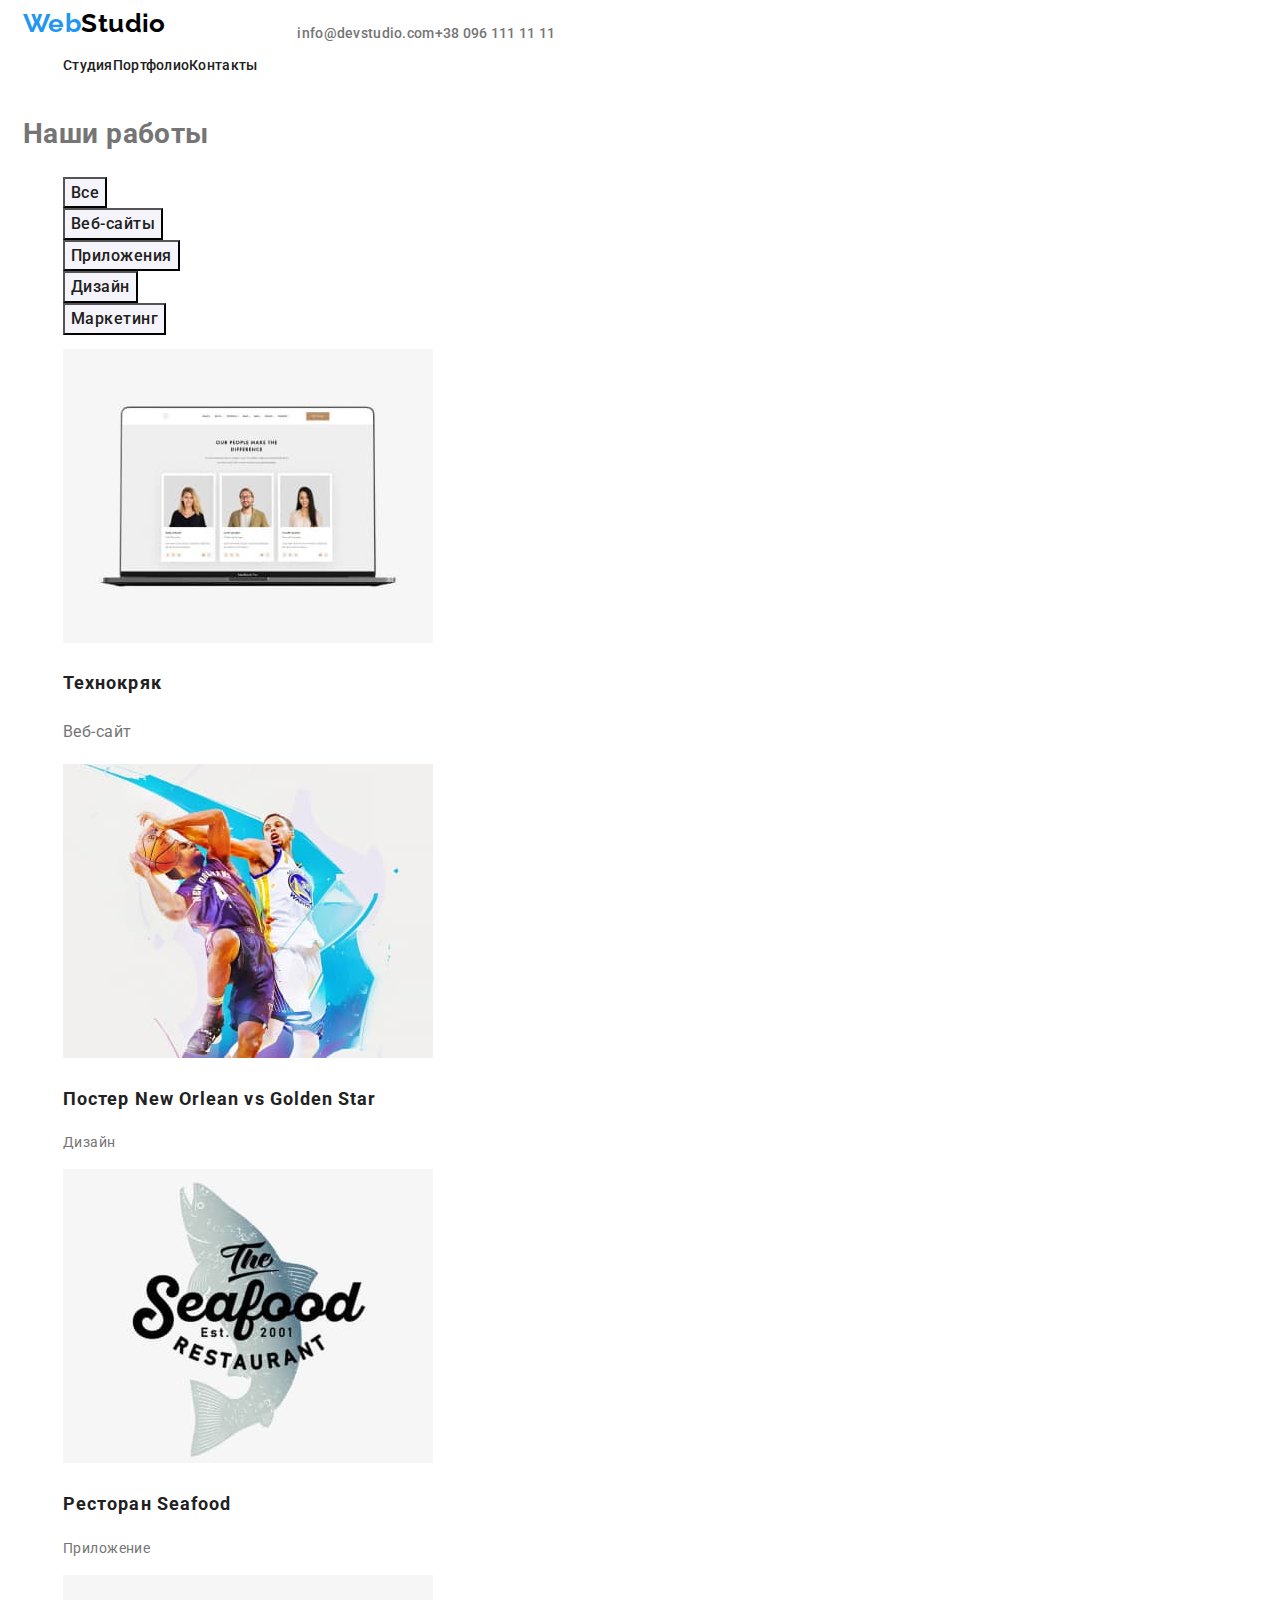
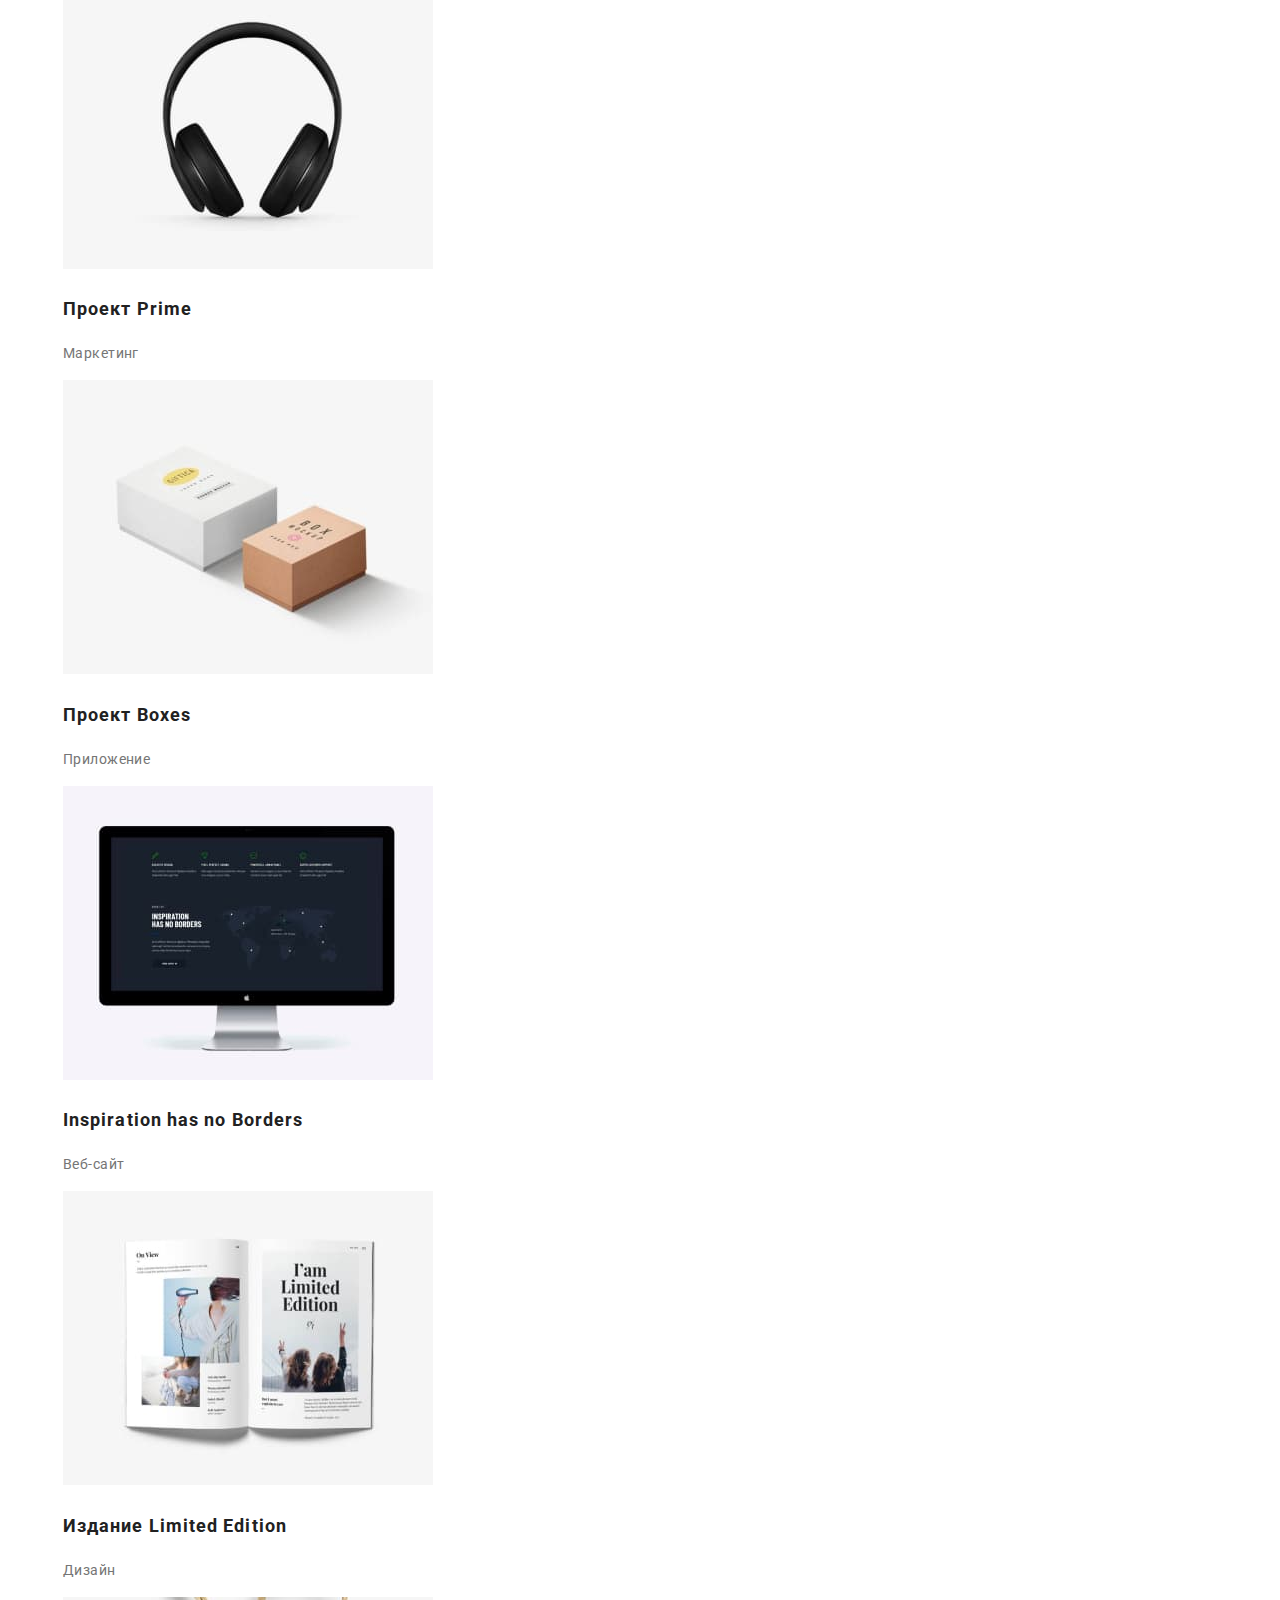
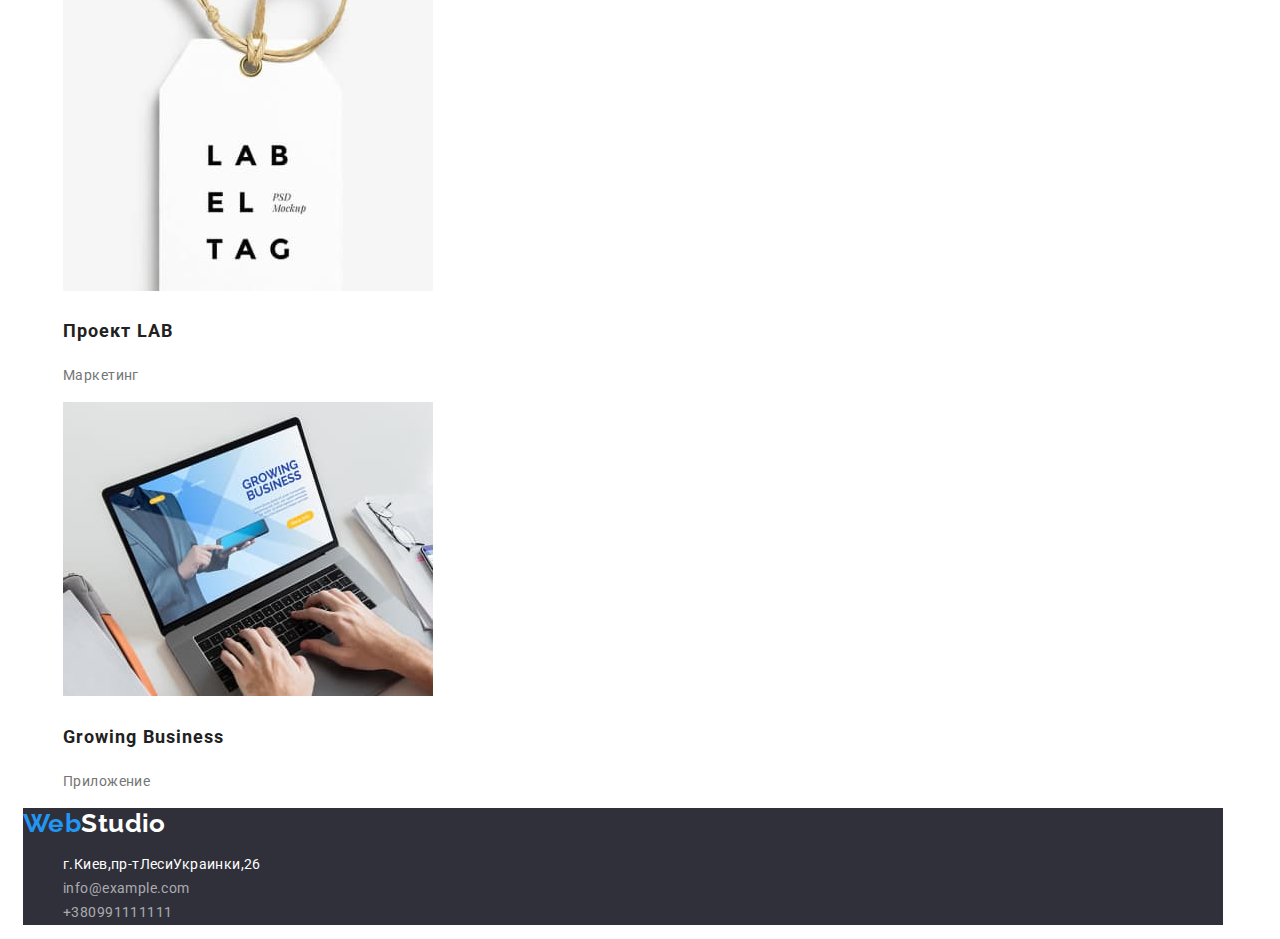
==== portfolio.html @ 0a534595 "Начинает разметку хедера" ====
<!DOCTYPE html>
<html lang="ru">
<head>
    <meta charset="UTF-8">
    <meta http-equiv="X-UA-Compatible" content="IE=edge">
    <meta name="viewport" content="width=device-width, initial-scale=1.0">
    <title>Document</title>
    <link rel="preconnect" href="https://fonts.googleapis.com">
<link rel="preconnect" href="https://fonts.gstatic.com" crossorigin>
<link href="https://fonts.googleapis.com/css2?family=Raleway:wght@700&family=Roboto:wght@400;500;700;900&display=swap" rel="stylesheet">
   <link rel="stylesheet" href="https://github.com/sindresorhus/modern-normalize/blob/main/modern-normalize.css">
<link rel="stylesheet" href="./css/styles.css">
</head>
<body>
   
   <header class="page-header">
       <nav>
       <a href="" class="logo">
        <span class="logo2">Web</span>Studio
       </a>
      <ul class="site-nav">
          <li><a href="./index.html">Студия</a></li>
          <li><a href="./portfolio.html">Портфолио</a></li>
          <li><a href="">Контакты</a></li>
      </ul>
       </nav>
      <ul class="connection" >
          <li><a href="" class="connection-email" >info@devstudio.com</a></li>
          <li><a href="" class="connection-tel">+38 096 111 11 11</a></li>
      </ul>
   </header> 
<main>
    <section>
    <h1>Наши работы</h1>
    <ul class="filter">
        <li><button type="button" class="filter-button">Все</button></li>
        <li><button type="button" class="filter-button">Веб-сайты</button></li>
        <li><button type="button" class="filter-button">Приложения</button></li>
        <li><button type="button" class="filter-button">Дизайн</button></li>
        <li><button type="button" class="filter-button">Маркетинг</button></li>
    </ul>
    <ul>
        <li class="item">
            <img src="./images/Технокряк.jpg" alt="Изображение сайта на ноутбуке" width="370">
            <h2 class="item-list">Технокряк</h2>
            <p class="item-text">Веб-сайт</p>
        </li>
        <li>
            <img src="./images/постер.jpg" alt="Игра в баскетбол" width="370">
            <h2 class="item-list">Постер New Orlean vs Golden Star</h2>
            <p>Дизайн</p>
        </li>
        <li>
            <img src="./images/ресторан.jpg" alt="Логотип ресторана" width="370">
            <h2 class="item-list">Ресторан Seafood</h2>
            <p>Приложение</p>
        </li>
        <li>
            <img src="./images/проектпрайм1.jpg" alt="Наушники" width="370">
            <h2 class="item-list">Проект Prime</h2>
            <p>Маркетинг</p>
        </li>
        <li>
            <img src="./images/проектбоксес.jpg" alt="Упаковочные коробки" width="370">
            <h2 class="item-list">Проект Boxes</h2>
            <p>Приложение</p>
        </li>
        <li>
            <img src="./images/инспирейшн.jpg" alt="Изображен сайт на мониторе" width="370">
            <h2 class="item-list">Inspiration has no Borders</h2>
            <p>Веб-сайт</p>
        </li>
        <li>
            <img src="./images/издание.jpg" alt="Открытая книга" width="370">
            <h2 class="item-list">Издание Limited Edition</h2>
            <p>Дизайн</p>
        </li>
        <li>
            <img src="./images/проектлаб.jpg" alt="Ярлык" width="370">
            <h2 class="item-list">Проект LAB</h2>
            <p>Маркетинг</p>
        </li>
        <li>
            <img src="./images/грувин.jpg" alt="Парень печатает на ноутбуке" width="370">
            <h2 class="item-list">Growing Business</h2>
            <p>Приложение</p>
        </li>
    </ul>
</section>
</main>
<footer class="page-footer">
    <a href="" class="logo-footer">
        <span class="logo-footer2">Web</span>Studio
       </a>
  <address class="contacts">
        <ul class="list-contacts">
            <li><a href="" class="contacts-addres">г.Киев,пр-тЛесиУкраинки,26</a></li>
            <li><a href="mailto:info@example.com" class="contacts-mail">info@example.com</a></li>
            <li><a href="tel:+380991111111" class="contacts-tel">+380991111111</a></li>
        </ul>
    </address>
</footer>
</body>
</html>
---- css/styles.css ----
/*цвет заголовков #212121 */
/*цвет акцента #2196F3 */
/*цвет текста #757575 */
/* белый #FFFFFF */
/* темный фон #2F303A */
/* светлый фон #F5F4FA */

:root {
    --black: #212121 ;
    --accent-color: #2196F3;
    --text-color: #757575;
    --white: #FFFFFF;
    --dark-background: #2F303A;
    --light-background: #F5F4FA;
   
}
.list {
    padding: 0;
    margin: 0;
    list-style: none;
}
body {
   width: 1200px;
   padding-left: 15px;
   padding-right: 15px;

    background-color: #fff;
    color: #757575;
    font-family: Roboto, sans-serif;
    font-style:normal;
font-weight: 400;
font-size: 14px;
line-height: 1.7;
letter-spacing: 0.03em;
} 
.page-header {
    display: flex;
}
.container {
    margin-left: auto;
    margin-right: auto;
    width: 1200px;
    outline: 2px solid red;
    }
 .logo {
     color: black;
     font-family: Raleway, cursive, sans-serif;
     font-weight: 700;
     font-size: 26px;
line-height: 1.19;
text-decoration: none;
     }  
     .logo2  {
    color: #2196F3
   }
ul {
    list-style: none;
}

/* Site-nav */
.site-nav {
    display: flex;
}
.site-nav .item {
    display: block;
    padding-top: 32px;
    padding-bottom: 32px;
    background-color: rosybrown;
}
.site-nav .item + .item {
    margin-left: 50px;
  }
.site-nav a{
 color:var(--black); 
 font-weight: 500;
line-height: 1.14;
letter-spacing: 0.02em; 
text-decoration: none; 
}

.site-nav a:hover,
.site-nav a:focus {
   color: var(--accent-color);
}
.active-page {
    color: var(--accent-color);
}
/*Connection */
.connection {
    display: flex;
    }
.connection .item + .item {
    margin-left: 50px;
}
.connection a{
    font-family: Roboto;
font-weight: 500;
font-size: 14px;
line-height: 1.14;
letter-spacing: 0.02em;
color: var(--text-color);
text-decoration: none;
}
.connection a:hover, 
.connection a:focus {
    color: var(--accent-color);
}

/* Title */
.title {
    outline: 2px solid red;
    }
.main-title {
    margin-top: 0;
    margin-bottom: 41px;
    text-transform: uppercase;
    background-color: var(--dark-background);
    color: var(--white);
    font-weight: 900;
font-size: 44px;
line-height: 1.36;
letter-spacing: 0.06em;
text-align: center;
}
.button {
    display: inline-block;
    cursor: pointer;
    font-family: inherit;
    color: var(--white);
    background-color: var(--accent-color);
    font-weight: 700;
    border-radius: 4px;
    padding: 10px 32px;
    min-width: 200px;
font-size: 16px;
line-height: 1.88;
display: flex;
text-align: center;
letter-spacing: 0.06em;
}
/*Принципы*/ /*Чем мы занимаемся*/ 
.second-title {
  color: var(--black);
  font-weight: 700;
  font-size: 36px;
  line-height: 1.17;
  text-align: center;
  }
 .subtitle {
    text-transform: uppercase;
    color: var(--black);
    font-weight: 700;
    font-size: 14px;
    line-height: 1.14;
 }

/*Наша команда*/
 .title-people {
     color: var(--black);
    font-weight: 500;
    font-size: 16px;
line-height: 1.19;
text-align: center;
 }
 .text {
     color: var(--text-color);
        font-size: 16px;
    line-height: 1.18;
    text-align: center;
    }
/* Footer */
footer {
        background-color: var(--dark-background);
}
.logo-footer {
    color: white;
    font-family: Raleway, cursive, sans-serif;
    font-weight: 700;
    font-size: 26px;
line-height: 1.19;
text-decoration: none;
    }  
    .logo-footer2  {
   color: #2196F3
  }
  .contacts-addres {
    color: var(--white);
    text-decoration: none; 
    font-style: normal;
}
  
.contacts-mail, 
.contacts-tel {
   color: rgba(255, 255, 255, 0.6); 
   text-decoration: none; 
   font-style: normal;
}
  

/* ПОРТФОЛИО*/

.filter-button {
font-family: Roboto;   
 cursor: pointer;
 color: var(--black);
 background: var(--light-background);
font-weight: 500;
font-size: 16px;
line-height: 1.6; 
text-align: center;
letter-spacing: 0.03em;
}
button:hover,
button:focus {
    color: var(--white);
    background: var(--accent-color);
}
.item-list {
color: var(--black);
    font-weight: 700;
font-size: 18px;
line-height: 2;
letter-spacing: 0.06em;
}
.item-text {
    color: var(--text-color);
    font-size: 16px;
line-height: 1.9;
}
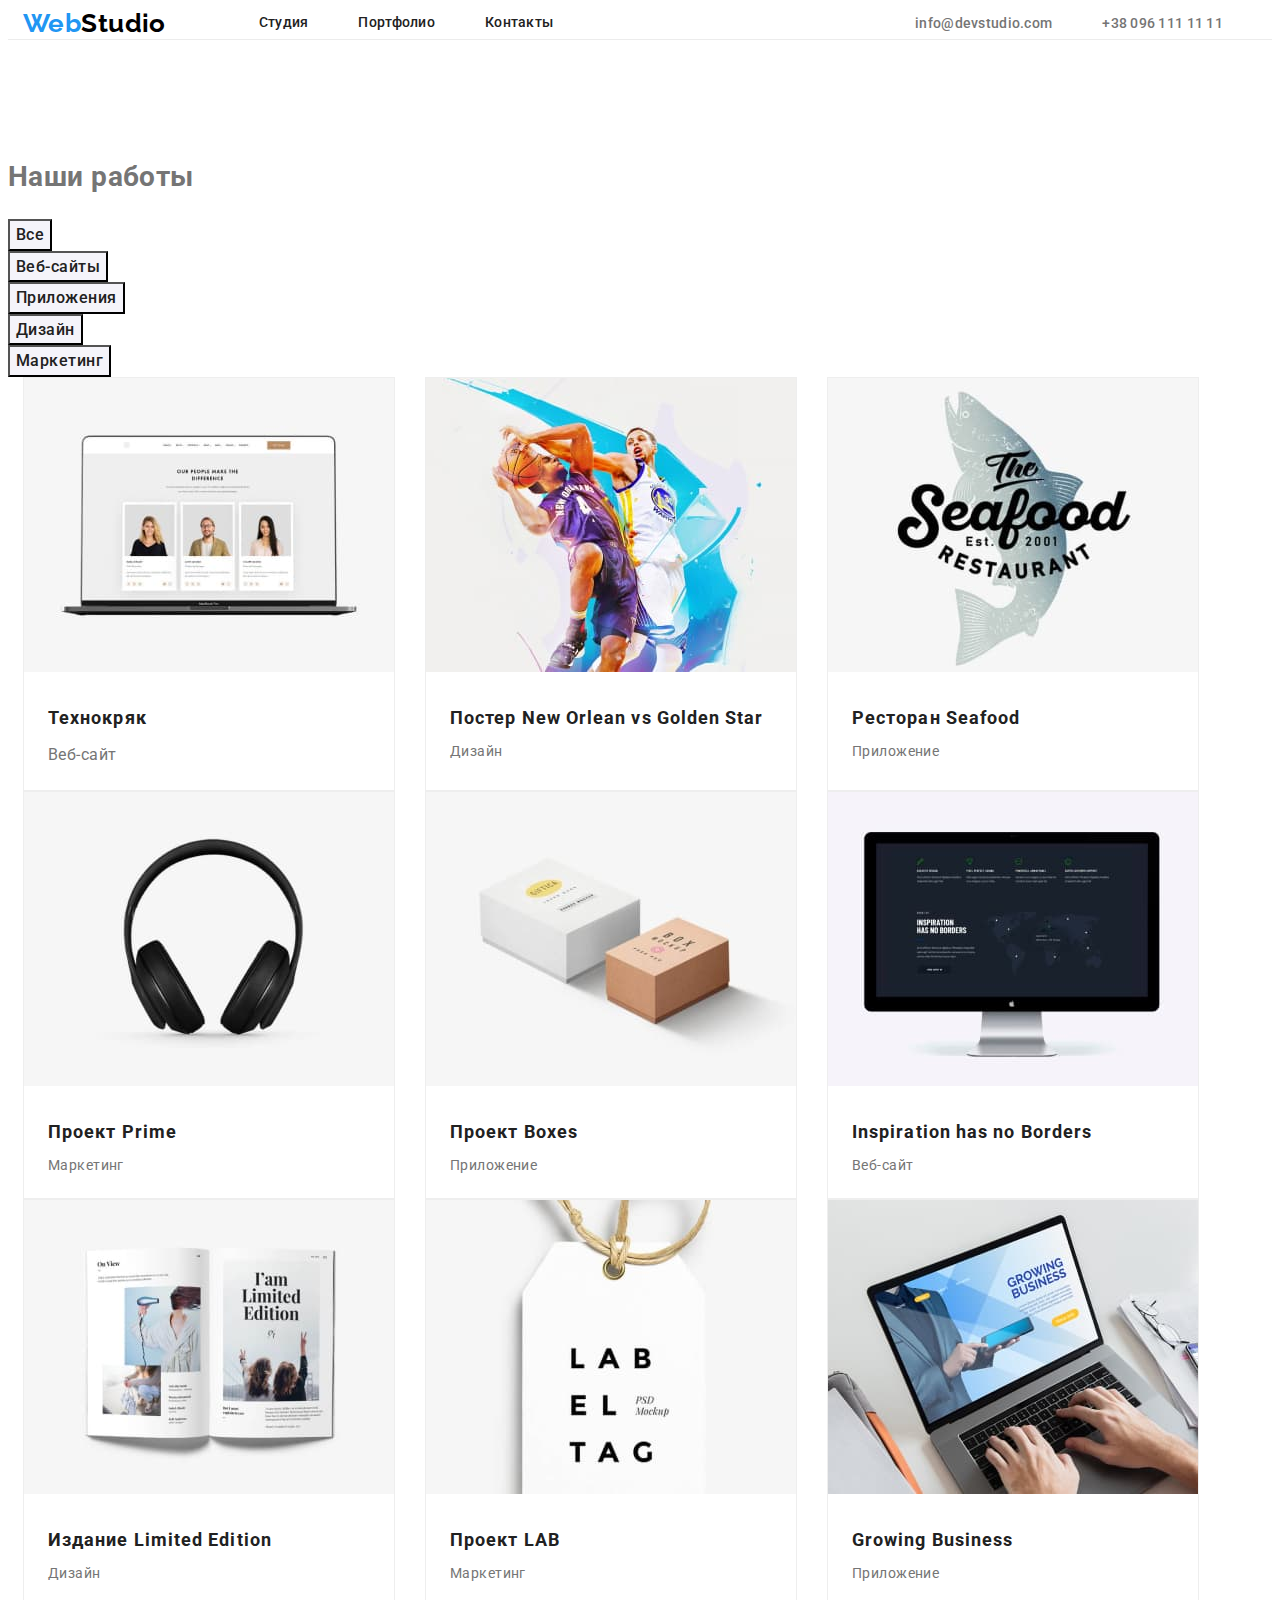
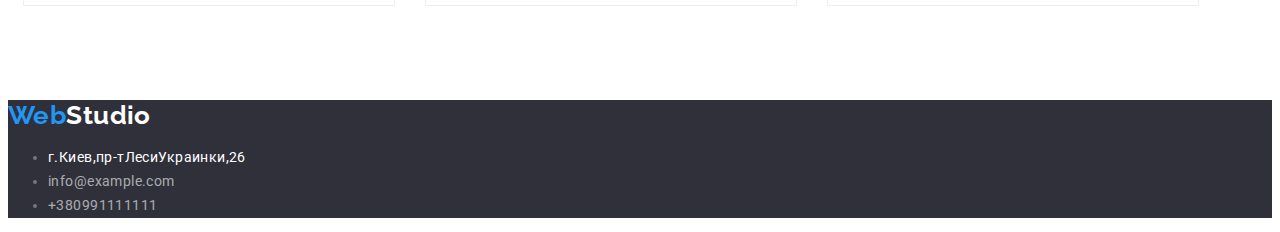
==== commit 4f9dbc07: "Вносит флексбоксы в хедер и портфолио" ====
--- a/portfolio.html
+++ b/portfolio.html
@@ -12,80 +12,83 @@
 <link rel="stylesheet" href="./css/styles.css">
 </head>
 <body>
-   
-   <header class="page-header">
-       <nav>
-       <a href="" class="logo">
-        <span class="logo2">Web</span>Studio
-       </a>
-      <ul class="site-nav">
-          <li><a href="./index.html">Студия</a></li>
-          <li><a href="./portfolio.html">Портфолио</a></li>
-          <li><a href="">Контакты</a></li>
-      </ul>
-       </nav>
-      <ul class="connection" >
-          <li><a href="" class="connection-email" >info@devstudio.com</a></li>
-          <li><a href="" class="connection-tel">+38 096 111 11 11</a></li>
-      </ul>
-   </header> 
+    <header class="page-header">
+        <div class="container main-nav">
+            <nav>
+                <a href="" class="logo">
+                 <span class="logo2">Web</span>Studio
+                </a>
+               <ul class="site-nav list">
+                   <li class="nav-item"><a href="./index.html">Студия</a></li>
+                   <li class="nav-item"><a href="./portfolio.html">Портфолио</a></li>
+                   <li class="nav-item"><a href="">Контакты</a></li>
+               </ul>
+            </nav>
+               <ul class="connection list">
+                   <li class="nav-item"><a href="" class="connection-email" >info@devstudio.com</a></li>
+                   <li class="nav-item"><a href="" class="connection-tel">+38 096 111 11 11</a></li>
+               </ul>
+        </div>
+    </header> 
 <main>
     <section>
     <h1>Наши работы</h1>
-    <ul class="filter">
+    <ul class="filter list">
         <li><button type="button" class="filter-button">Все</button></li>
         <li><button type="button" class="filter-button">Веб-сайты</button></li>
         <li><button type="button" class="filter-button">Приложения</button></li>
         <li><button type="button" class="filter-button">Дизайн</button></li>
         <li><button type="button" class="filter-button">Маркетинг</button></li>
     </ul>
-    <ul>
+    <div class="container">
+    <ul class="progect list">
         <li class="item">
-            <img src="./images/Технокряк.jpg" alt="Изображение сайта на ноутбуке" width="370">
+            <img src="./images/Технокряк.jpg" class="item-img" alt="Изображение сайта на ноутбуке" width="370">
             <h2 class="item-list">Технокряк</h2>
             <p class="item-text">Веб-сайт</p>
         </li>
-        <li>
-            <img src="./images/постер.jpg" alt="Игра в баскетбол" width="370">
+        <li class="item">
+            <img src="./images/постер.jpg" class="item-img" alt="Игра в баскетбол" width="370">
             <h2 class="item-list">Постер New Orlean vs Golden Star</h2>
             <p>Дизайн</p>
         </li>
-        <li>
-            <img src="./images/ресторан.jpg" alt="Логотип ресторана" width="370">
+        <li class="item">
+            <img src="./images/ресторан.jpg" class="item-img" alt="Логотип ресторана" width="370">
             <h2 class="item-list">Ресторан Seafood</h2>
             <p>Приложение</p>
         </li>
-        <li>
-            <img src="./images/проектпрайм1.jpg" alt="Наушники" width="370">
+        <li class="item">
+            <img src="./images/проектпрайм1.jpg" class="item-img" alt="Наушники" width="370">
             <h2 class="item-list">Проект Prime</h2>
             <p>Маркетинг</p>
         </li>
-        <li>
-            <img src="./images/проектбоксес.jpg" alt="Упаковочные коробки" width="370">
+        <li class="item">
+            <img src="./images/проектбоксес.jpg" class="item-img" alt="Упаковочные коробки" width="370">
             <h2 class="item-list">Проект Boxes</h2>
             <p>Приложение</p>
         </li>
-        <li>
-            <img src="./images/инспирейшн.jpg" alt="Изображен сайт на мониторе" width="370">
+        <li class="item">
+            <img src="./images/инспирейшн.jpg" class="item-img" alt="Изображен сайт на мониторе" width="370">
             <h2 class="item-list">Inspiration has no Borders</h2>
             <p>Веб-сайт</p>
         </li>
-        <li>
-            <img src="./images/издание.jpg" alt="Открытая книга" width="370">
+        <li class="item">
+            <img src="./images/издание.jpg" class="item-img" alt="Открытая книга" width="370">
             <h2 class="item-list">Издание Limited Edition</h2>
             <p>Дизайн</p>
         </li>
-        <li>
-            <img src="./images/проектлаб.jpg" alt="Ярлык" width="370">
+        <li class="item">
+            <img src="./images/проектлаб.jpg" class="item-img" alt="Ярлык" width="370">
             <h2 class="item-list">Проект LAB</h2>
             <p>Маркетинг</p>
         </li>
-        <li>
-            <img src="./images/грувин.jpg" alt="Парень печатает на ноутбуке" width="370">
+        <li class="item">
+            <img src="./images/грувин.jpg" class="item-img" alt="Парень печатает на ноутбуке" width="370">
             <h2 class="item-list">Growing Business</h2>
             <p>Приложение</p>
         </li>
     </ul>
+</div>
 </section>
 </main>
 <footer class="page-footer">
--- a/css/styles.css
+++ b/css/styles.css
@@ -20,10 +20,6 @@
     list-style: none;
 }
 body {
-   width: 1200px;
-   padding-left: 15px;
-   padding-right: 15px;
-
     background-color: #fff;
     color: #757575;
     font-family: Roboto, sans-serif;
@@ -33,14 +29,21 @@
 line-height: 1.7;
 letter-spacing: 0.03em;
 } 
+section {
+    padding-top: 94px;
+    padding-bottom: 94px;
+}
 .page-header {
-    display: flex;
+    border-bottom:1px solid rgba(236, 236, 236, 1);
 }
 .container {
-    margin-left: auto;
-    margin-right: auto;
     width: 1200px;
-    outline: 2px solid red;
+    padding-left: 15px;
+    padding-right: 15px;
+    margin-left: 0;
+    margin-right: 0;
+   
+   /*background-color: yellow;*/
     }
  .logo {
      color: black;
@@ -53,25 +56,31 @@
      .logo2  {
     color: #2196F3
    }
-ul {
-    list-style: none;
-}
-
+/*Main-nav*/
+.main-nav {
+    display: flex;
+    align-items: center;
+    }
 /* Site-nav */
 .site-nav {
     display: flex;
+    margin-left: 93px;
+}
+nav {
+    display: flex;
+    align-items: center;
 }
 .site-nav .item {
-    display: block;
+    display: flex;
     padding-top: 32px;
     padding-bottom: 32px;
-    background-color: rosybrown;
-}
-.site-nav .item + .item {
+    }
+.site-nav .nav-item + .nav-item {
     margin-left: 50px;
   }
 .site-nav a{
- color:var(--black); 
+    display: flex;
+    color:var(--black); 
  font-weight: 500;
 line-height: 1.14;
 letter-spacing: 0.02em; 
@@ -88,8 +97,9 @@
 /*Connection */
 .connection {
     display: flex;
-    }
-.connection .item + .item {
+    margin-left: auto;
+    }
+.connection .nav-item + .nav-item {
     margin-left: 50px;
 }
 .connection a{
@@ -108,7 +118,11 @@
 
 /* Title */
 .title {
-    outline: 2px solid red;
+   
+    }
+.hero {
+   text-align: center;
+background-color: var(--dark-background);
     }
 .main-title {
     margin-top: 0;
@@ -120,7 +134,7 @@
 font-size: 44px;
 line-height: 1.36;
 letter-spacing: 0.06em;
-text-align: center;
+
 }
 .button {
     display: inline-block;
@@ -139,13 +153,25 @@
 letter-spacing: 0.06em;
 }
 /*Принципы*/ /*Чем мы занимаемся*/ 
+ p {
+    margin-top: 0;
+    margin-bottom: 0;
+   }
+
+h3 {
+    margin-top: 0;
+    margin-bottom: 0px;
+    padding-bottom: 10px;
+  }
 .second-title {
+    padding-bottom: 50px;
   color: var(--black);
   font-weight: 700;
   font-size: 36px;
   line-height: 1.17;
   text-align: center;
   }
+  
  .subtitle {
     text-transform: uppercase;
     color: var(--black);
@@ -153,8 +179,14 @@
     font-size: 14px;
     line-height: 1.14;
  }
+ .principlist {
+     display: flex;
+ }
 
 /*Наша команда*/
+.team {
+    background-color: var(--light-background);
+}
  .title-people {
      color: var(--black);
     font-weight: 500;
@@ -162,18 +194,27 @@
 line-height: 1.19;
 text-align: center;
  }
+ .foto {
+     margin-top: 0;
+     margin-bottom: 0px;
+     padding-bottom: 30px;
+ }
  .text {
-     color: var(--text-color);
+     margin-top: 0;
+     margin-bottom: 0px;
+    color: var(--text-color);
         font-size: 16px;
     line-height: 1.18;
     text-align: center;
     }
 /* Footer */
 footer {
+    
         background-color: var(--dark-background);
 }
 .logo-footer {
-    color: white;
+    margin-bottom: 20px;
+   color: white;
     font-family: Raleway, cursive, sans-serif;
     font-weight: 700;
     font-size: 26px;
@@ -188,14 +229,16 @@
     text-decoration: none; 
     font-style: normal;
 }
-  
-.contacts-mail, 
+ .contacts-mail, 
 .contacts-tel {
    color: rgba(255, 255, 255, 0.6); 
    text-decoration: none; 
    font-style: normal;
 }
-  
+.contacts-addres, .contacts-mail {
+    margin-top: 0;
+    margin-bottom: 9px;
+}
 
 /* ПОРТФОЛИО*/
 
@@ -215,8 +258,37 @@
     color: var(--white);
     background: var(--accent-color);
 }
+.progect {
+    display: flex;
+    flex-wrap: wrap;
+}
+.item {
+    padding: 0;
+    border: 1px solid rgba(238, 238, 238, 1);
+    width: 370px;
+    margin-right: 30px;
+}
+.item:nth-child(3n) {
+    margin-right: 0;
+}
+.item h2 {
+    padding-right: 24px;
+    padding-bottom: 4px;
+    padding-left: 24px;
+}
+.item p {
+    padding-right: 24px;
+    padding-bottom: 20px;
+    padding-left: 24px;
+   }
+.item-img {
+   padding-bottom: 20px;
+}
 .item-list {
-color: var(--black);
+    margin-top: 0;
+    margin-bottom: 0;
+    padding-bottom: 4px;
+    color: var(--black);
     font-weight: 700;
 font-size: 18px;
 line-height: 2;
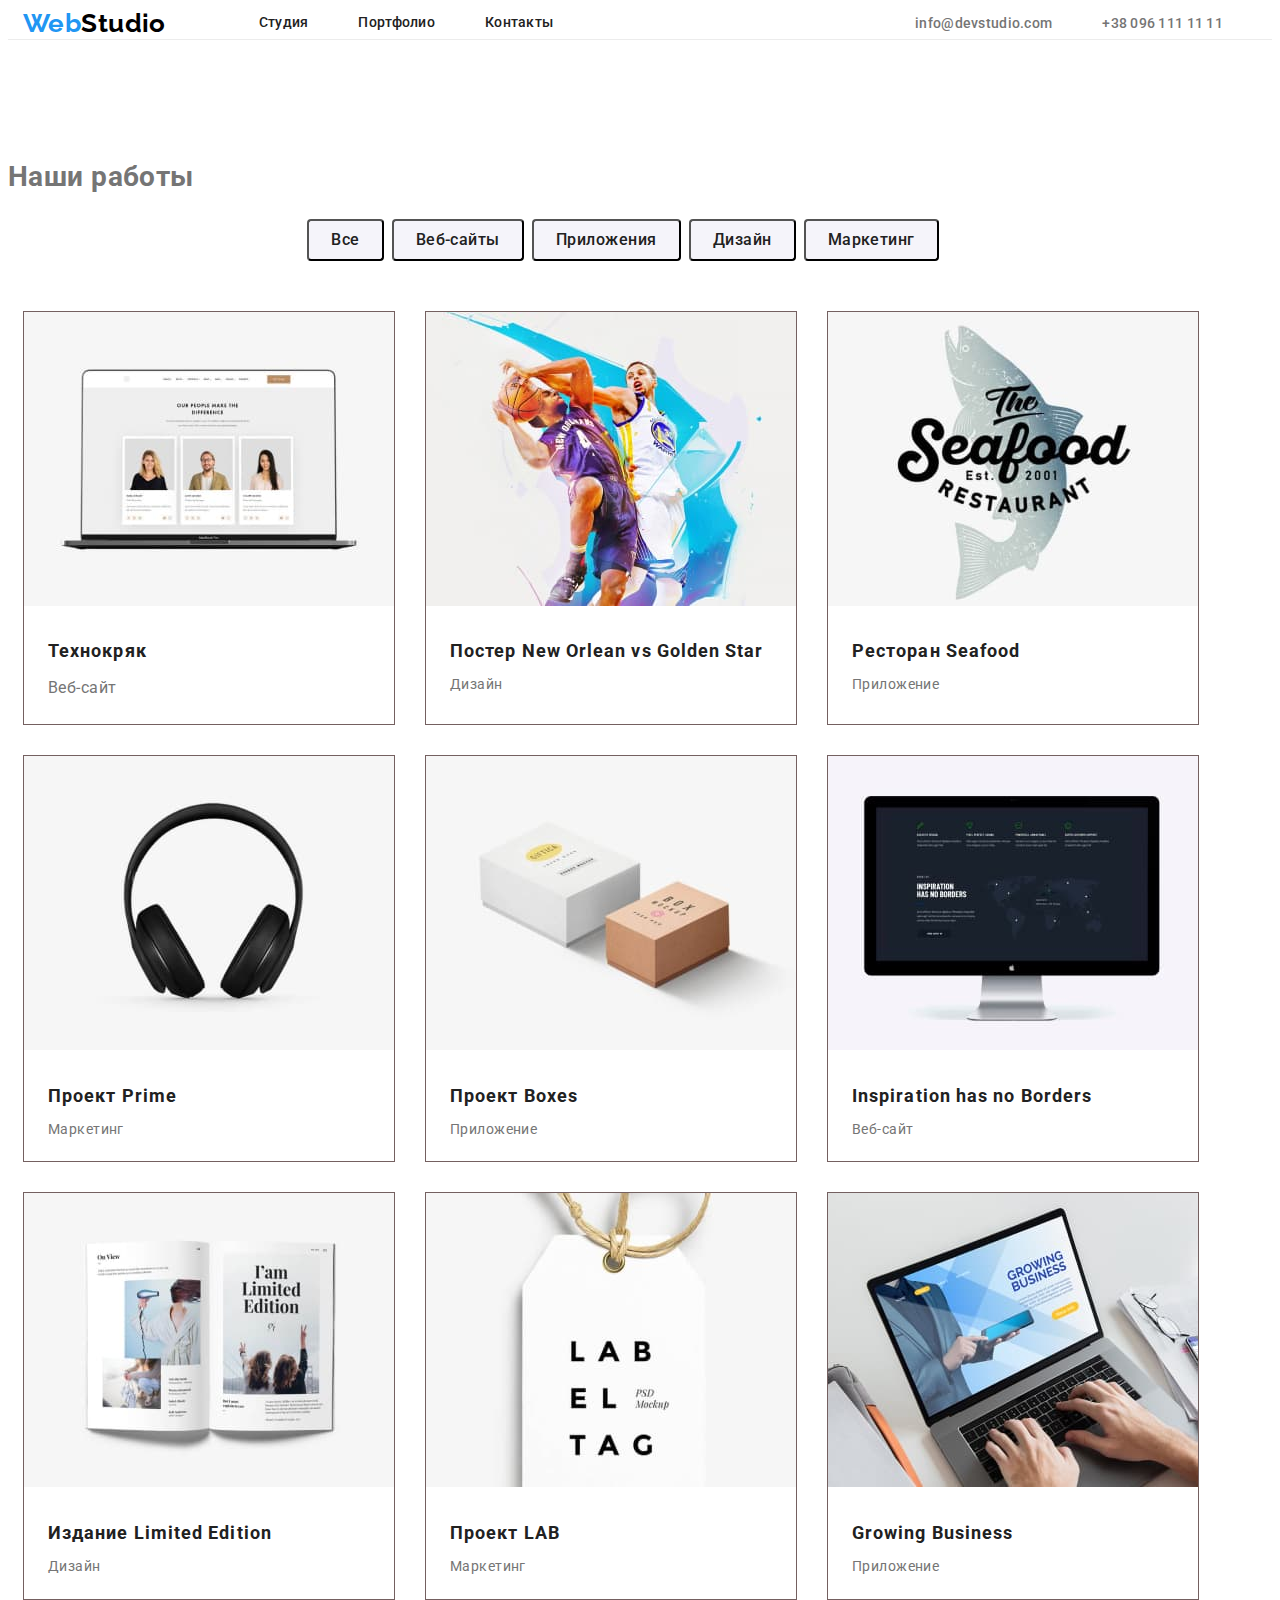
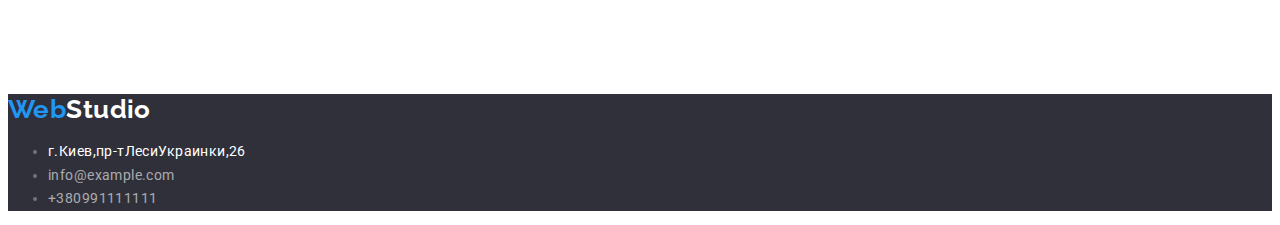
==== commit a013f5ac: "Делает флексбоксы на Портфолио" ====
--- a/portfolio.html
+++ b/portfolio.html
@@ -33,13 +33,15 @@
 <main>
     <section>
     <h1>Наши работы</h1>
+    <div class="container">
     <ul class="filter list">
-        <li><button type="button" class="filter-button">Все</button></li>
-        <li><button type="button" class="filter-button">Веб-сайты</button></li>
-        <li><button type="button" class="filter-button">Приложения</button></li>
-        <li><button type="button" class="filter-button">Дизайн</button></li>
-        <li><button type="button" class="filter-button">Маркетинг</button></li>
+        <li class="filter-block"><button type="button" class="filter-button">Все</button></li>
+        <li class="filter-block"><button type="button" class="filter-button">Веб-сайты</button></li>
+        <li class="filter-block"><button type="button" class="filter-button">Приложения</button></li>
+        <li class="filter-block"><button type="button" class="filter-button">Дизайн</button></li>
+        <li class="filter-block"><button type="button" class="filter-button">Маркетинг</button></li>
     </ul>
+</div>
     <div class="container">
     <ul class="progect list">
         <li class="item">
@@ -92,7 +94,7 @@
 </section>
 </main>
 <footer class="page-footer">
-    <a href="" class="logo-footer">
+    <a href="" class="logo-footer ">
         <span class="logo-footer2">Web</span>Studio
        </a>
   <address class="contacts">
--- a/css/styles.css
+++ b/css/styles.css
@@ -242,7 +242,18 @@
 
 /* ПОРТФОЛИО*/
 
+.filter {
+    display: flex;
+    justify-content: center;
+    margin-bottom: 50px;
+    }
+.filter .filter-block + .filter-block {
+        margin-left: 8px;
+      }
 .filter-button {
+padding: 6px 22px;
+border-radius: 4px;
+
 font-family: Roboto;   
  cursor: pointer;
  color: var(--black);
@@ -264,12 +275,17 @@
 }
 .item {
     padding: 0;
-    border: 1px solid rgba(238, 238, 238, 1);
+    border: 1px solid rgb(116, 96, 96);
     width: 370px;
     margin-right: 30px;
-}
+    margin-bottom: 30px;
+    }
+
 .item:nth-child(3n) {
     margin-right: 0;
+}
+.item:nth-last-child(-n+3) {
+    margin-bottom: 0;
 }
 .item h2 {
     padding-right: 24px;
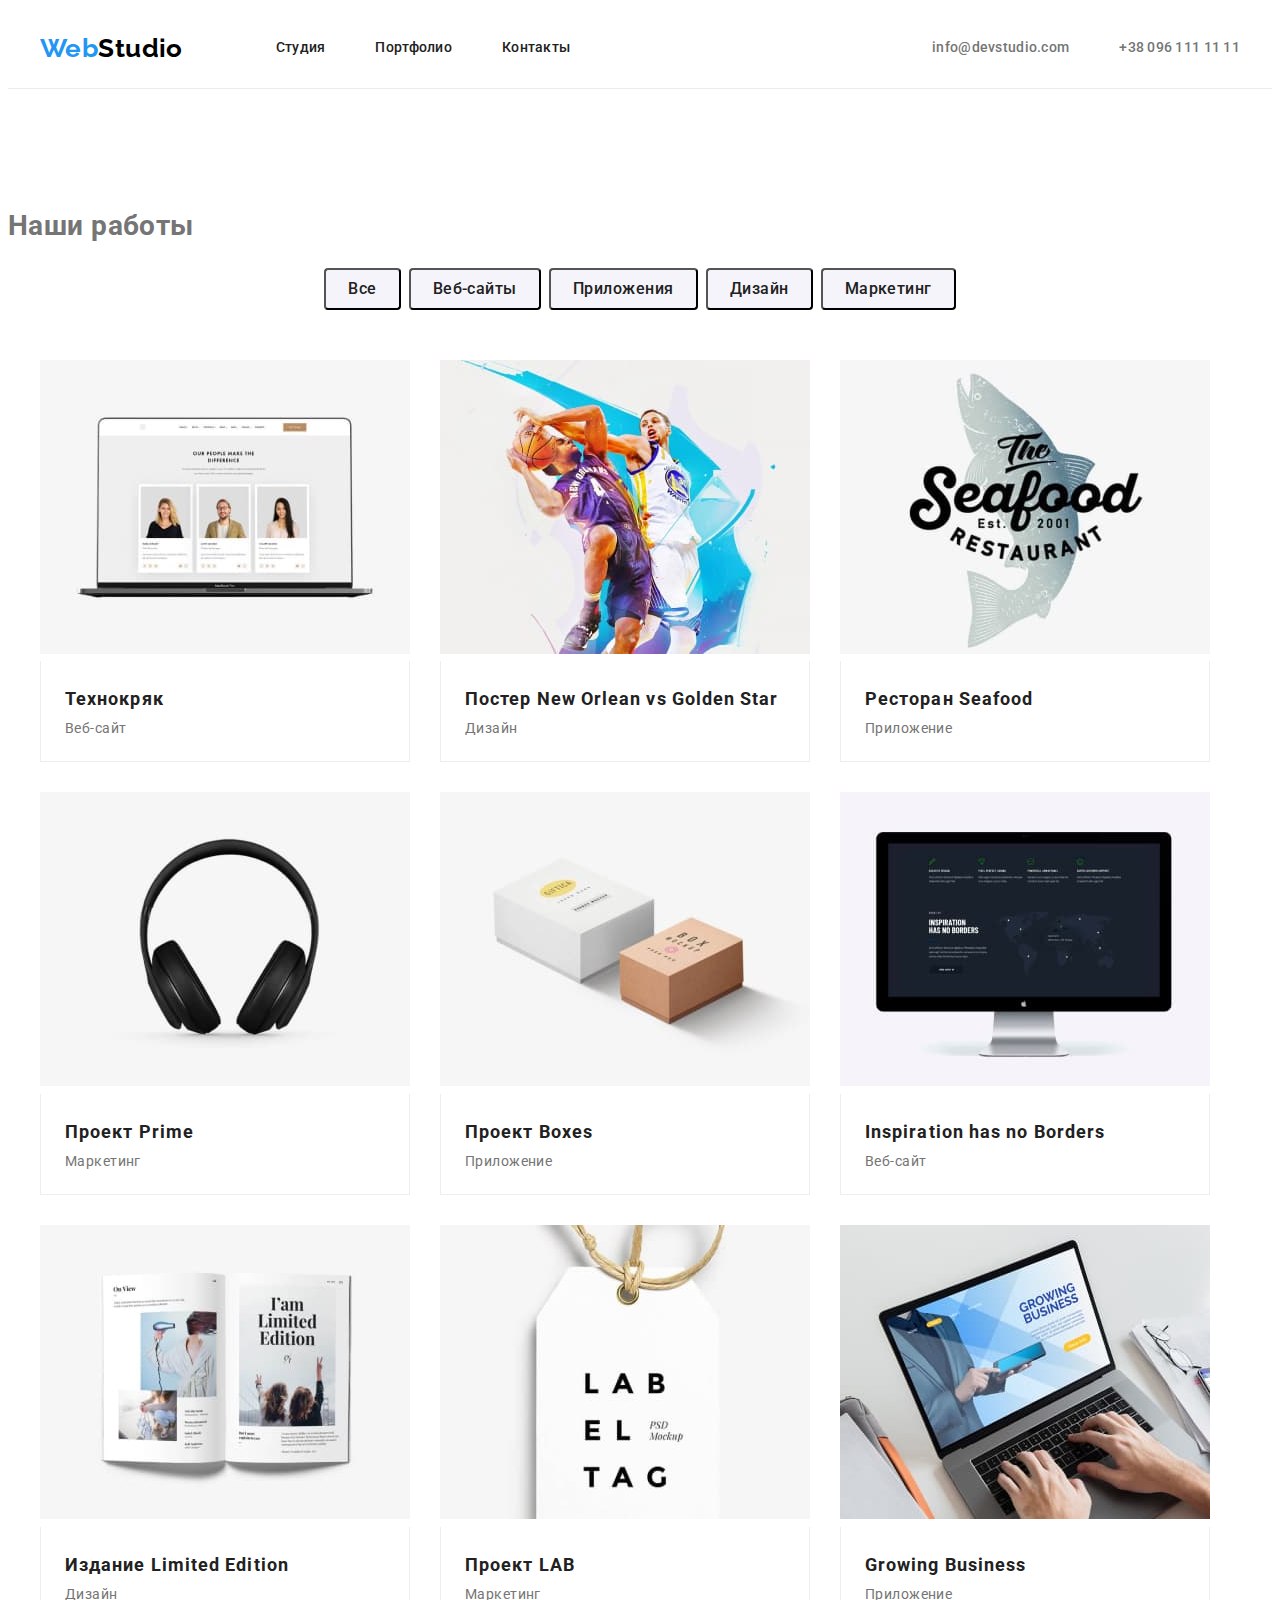
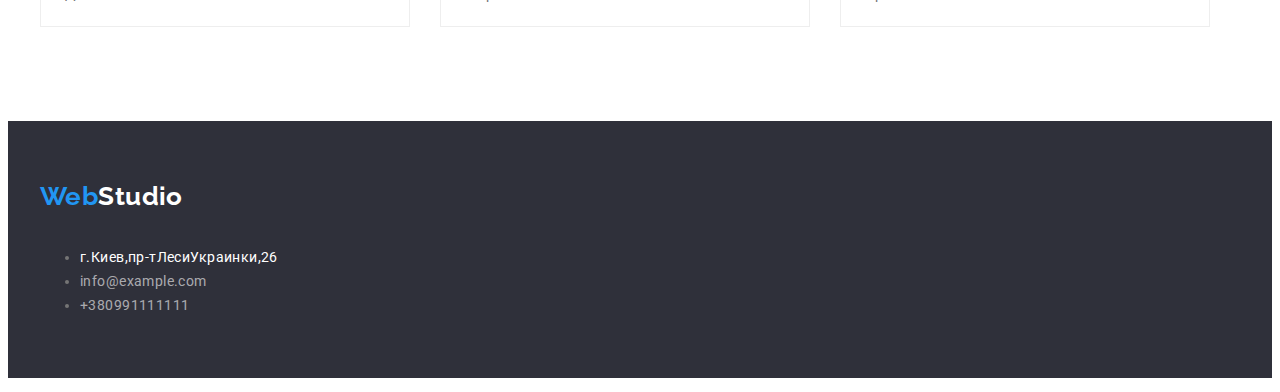
==== commit 3324d461: "Исправляет ошибки после первой проверки" ====
--- a/portfolio.html
+++ b/portfolio.html
@@ -46,54 +46,73 @@
     <ul class="progect list">
         <li class="item">
             <img src="./images/Технокряк.jpg" class="item-img" alt="Изображение сайта на ноутбуке" width="370">
+        <div class="item-border">
             <h2 class="item-list">Технокряк</h2>
-            <p class="item-text">Веб-сайт</p>
+            <p>Веб-сайт</p>
+        </div>
         </li>
         <li class="item">
             <img src="./images/постер.jpg" class="item-img" alt="Игра в баскетбол" width="370">
+        <div class="item-border">
             <h2 class="item-list">Постер New Orlean vs Golden Star</h2>
             <p>Дизайн</p>
+        </div>    
         </li>
         <li class="item">
             <img src="./images/ресторан.jpg" class="item-img" alt="Логотип ресторана" width="370">
+        <div class="item-border">
             <h2 class="item-list">Ресторан Seafood</h2>
             <p>Приложение</p>
+        </div>
         </li>
         <li class="item">
             <img src="./images/проектпрайм1.jpg" class="item-img" alt="Наушники" width="370">
+        <div class="item-border">
             <h2 class="item-list">Проект Prime</h2>
             <p>Маркетинг</p>
+        </div>
         </li>
         <li class="item">
             <img src="./images/проектбоксес.jpg" class="item-img" alt="Упаковочные коробки" width="370">
+        <div class="item-border">
             <h2 class="item-list">Проект Boxes</h2>
             <p>Приложение</p>
+        </div>
         </li>
         <li class="item">
             <img src="./images/инспирейшн.jpg" class="item-img" alt="Изображен сайт на мониторе" width="370">
+        <div class="item-border">    
             <h2 class="item-list">Inspiration has no Borders</h2>
             <p>Веб-сайт</p>
+        </div>
         </li>
         <li class="item">
             <img src="./images/издание.jpg" class="item-img" alt="Открытая книга" width="370">
+        <div class="item-border">    
             <h2 class="item-list">Издание Limited Edition</h2>
             <p>Дизайн</p>
+        </div>
         </li>
         <li class="item">
             <img src="./images/проектлаб.jpg" class="item-img" alt="Ярлык" width="370">
+        <div class="item-border">
             <h2 class="item-list">Проект LAB</h2>
             <p>Маркетинг</p>
+        </div>
         </li>
         <li class="item">
             <img src="./images/грувин.jpg" class="item-img" alt="Парень печатает на ноутбуке" width="370">
+        <div class="item-border">
             <h2 class="item-list">Growing Business</h2>
             <p>Приложение</p>
+        </div>
         </li>
     </ul>
 </div>
 </section>
 </main>
 <footer class="page-footer">
+    <div class="container">
     <a href="" class="logo-footer ">
         <span class="logo-footer2">Web</span>Studio
        </a>
@@ -104,6 +123,7 @@
             <li><a href="tel:+380991111111" class="contacts-tel">+380991111111</a></li>
         </ul>
     </address>
+</div>
 </footer>
 </body>
 </html>
--- a/css/styles.css
+++ b/css/styles.css
@@ -40,8 +40,8 @@
     width: 1200px;
     padding-left: 15px;
     padding-right: 15px;
-    margin-left: 0;
-    margin-right: 0;
+    margin-left: auto;
+    margin-right: auto;
    
    /*background-color: yellow;*/
     }
@@ -60,11 +60,14 @@
 .main-nav {
     display: flex;
     align-items: center;
+
     }
 /* Site-nav */
 .site-nav {
     display: flex;
     margin-left: 93px;
+    padding-top: 32px;
+    padding-bottom: 32px;
 }
 nav {
     display: flex;
@@ -123,10 +126,14 @@
 .hero {
    text-align: center;
 background-color: var(--dark-background);
+padding-top: 200px;
+padding-bottom: 200px;
     }
 .main-title {
     margin-top: 0;
-    margin-bottom: 41px;
+    margin-bottom: 0;
+    
+    padding-bottom: 30px;
     text-transform: uppercase;
     background-color: var(--dark-background);
     color: var(--white);
@@ -134,8 +141,8 @@
 font-size: 44px;
 line-height: 1.36;
 letter-spacing: 0.06em;
-
-}
+}
+
 .button {
     display: inline-block;
     cursor: pointer;
@@ -145,6 +152,8 @@
     font-weight: 700;
     border-radius: 4px;
     padding: 10px 32px;
+    margin-left: auto;
+    margin-right: auto;
     min-width: 200px;
 font-size: 16px;
 line-height: 1.88;
@@ -164,7 +173,7 @@
     padding-bottom: 10px;
   }
 .second-title {
-    padding-bottom: 50px;
+    margin-bottom: 50px;
   color: var(--black);
   font-weight: 700;
   font-size: 36px;
@@ -181,11 +190,29 @@
  }
  .principlist {
      display: flex;
- }
-
+     margin-left: 30px;
+    }
+.principlist-subtitle {
+    display: block;
+   }
+  .principlist .principlist-subtitle + .principlist-subtitle {
+    margin-left: 30px;
+   }
+.principlist .foto-list+.foto-list {
+    margin-left: 30px;
+}
 /*Наша команда*/
 .team {
     background-color: var(--light-background);
+}
+.team-list {
+    display: block;
+    }
+.principlist .team-list+.team-list {
+    margin-left: 30px;
+}
+.team {
+
 }
  .title-people {
      color: var(--black);
@@ -202,6 +229,7 @@
  .text {
      margin-top: 0;
      margin-bottom: 0px;
+     padding-bottom: 30px;
     color: var(--text-color);
         font-size: 16px;
     line-height: 1.18;
@@ -213,7 +241,9 @@
         background-color: var(--dark-background);
 }
 .logo-footer {
-    margin-bottom: 20px;
+    display: block;
+   padding-top: 60px;
+   padding-bottom: 20px;
    color: white;
     font-family: Raleway, cursive, sans-serif;
     font-weight: 700;
@@ -235,11 +265,10 @@
    text-decoration: none; 
    font-style: normal;
 }
-.contacts-addres, .contacts-mail {
-    margin-top: 0;
-    margin-bottom: 9px;
-}
-
+
+.list-contacts { 
+   padding-bottom: 60px; 
+}
 /* ПОРТФОЛИО*/
 
 .filter {
@@ -274,13 +303,18 @@
     flex-wrap: wrap;
 }
 .item {
-    padding: 0;
-    border: 1px solid rgb(116, 96, 96);
+    display: block;
+    
     width: 370px;
     margin-right: 30px;
     margin-bottom: 30px;
     }
-
+.item-border {
+    padding: 20px 24px;
+    border-right: 1px solid rgba(238, 238, 238, 1);
+    border-bottom: 1px solid rgba(238, 238, 238, 1);
+    border-left: 1px solid rgba(238, 238, 238, 1);
+}
 .item:nth-child(3n) {
     margin-right: 0;
 }
@@ -288,29 +322,32 @@
     margin-bottom: 0;
 }
 .item h2 {
-    padding-right: 24px;
-    padding-bottom: 4px;
-    padding-left: 24px;
-}
-.item p {
-    padding-right: 24px;
-    padding-bottom: 20px;
-    padding-left: 24px;
-   }
-.item-img {
-   padding-bottom: 20px;
-}
-.item-list {
-    margin-top: 0;
-    margin-bottom: 0;
-    padding-bottom: 4px;
+    
+    margin-top: 0;
+    margin-bottom: 0;
     color: var(--black);
     font-weight: 700;
 font-size: 18px;
 line-height: 2;
 letter-spacing: 0.06em;
 }
-.item-text {
+    /*padding-right: 24px;
+    padding-bottom: 4px;
+    padding-left: 24px;
+}
+
+/*.item-list {
+    margin-top: 0;
+    margin-bottom: 0;
+    padding-bottom: 4px;
+    color: var(--black);
+    font-weight: 700;
+font-size: 18px;
+line-height: 2;
+letter-spacing: 0.06em;
+}*/
+
+. {
     color: var(--text-color);
     font-size: 16px;
 line-height: 1.9;
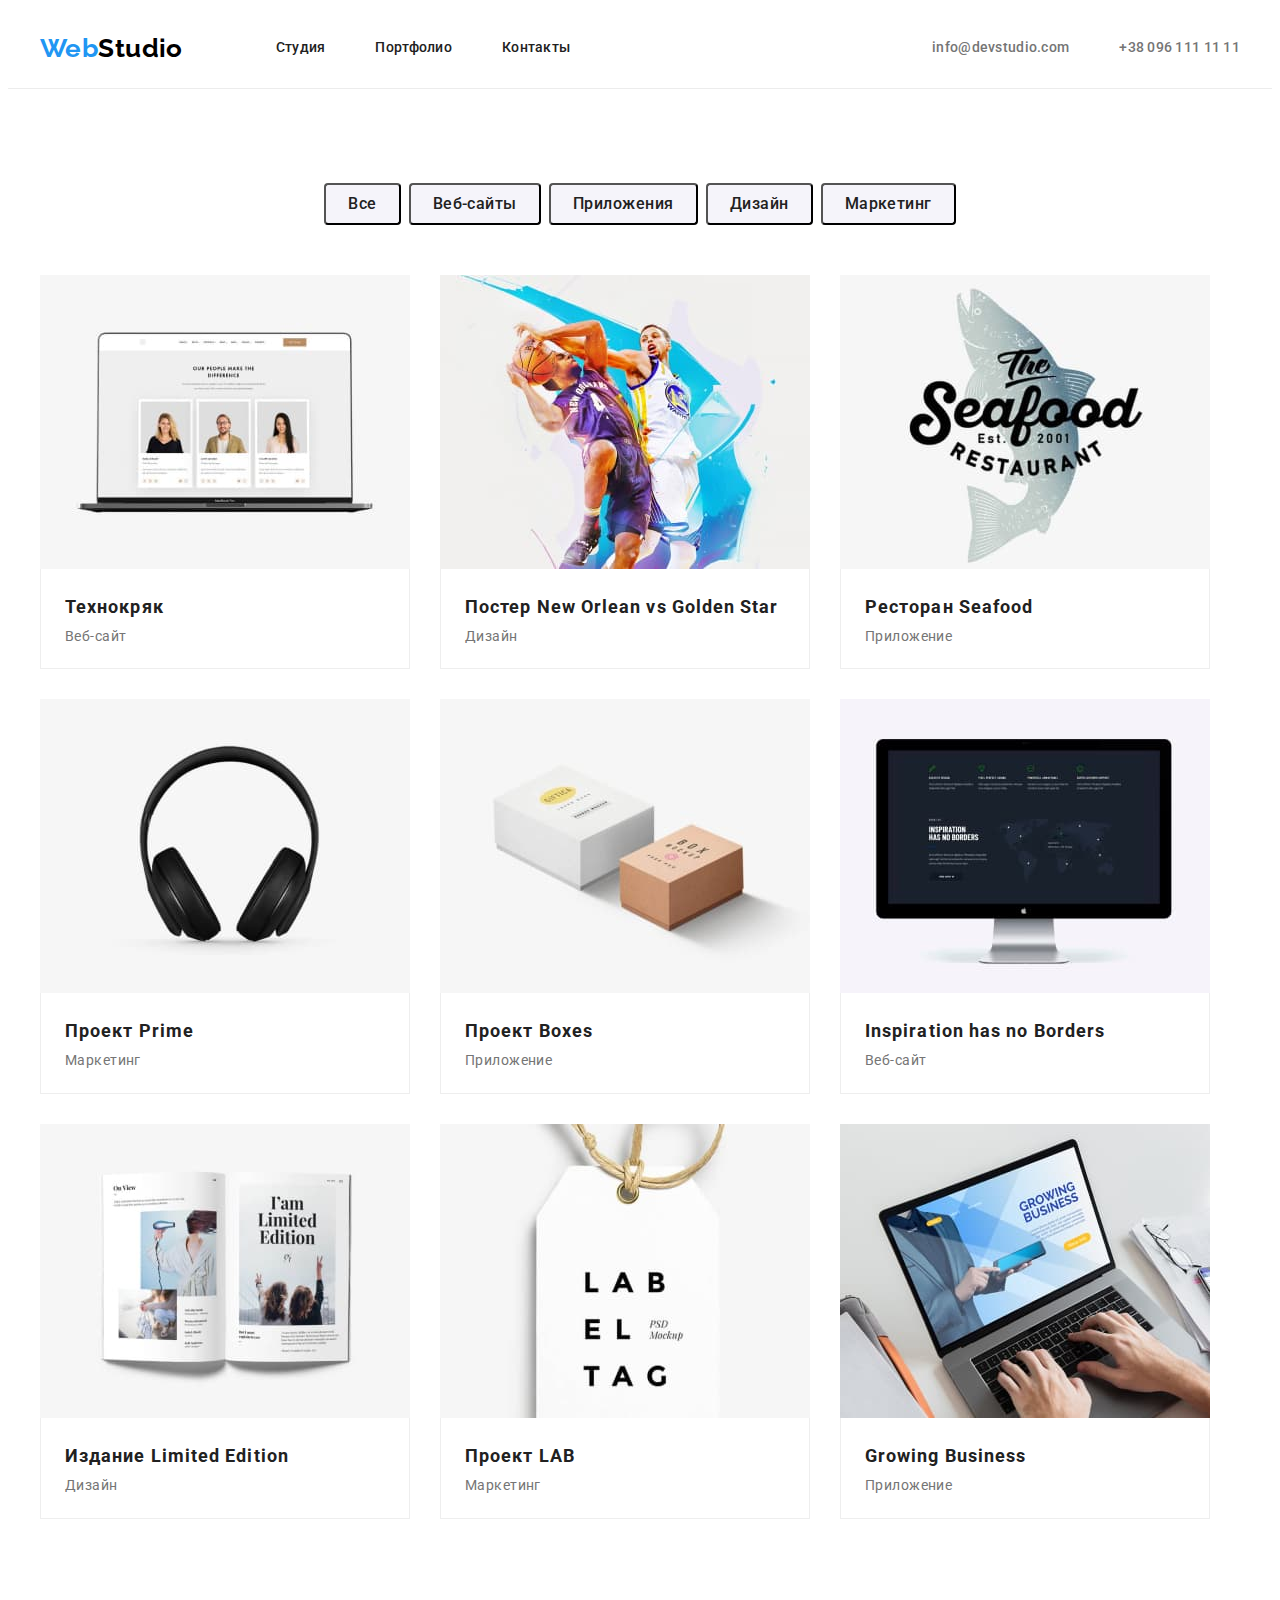
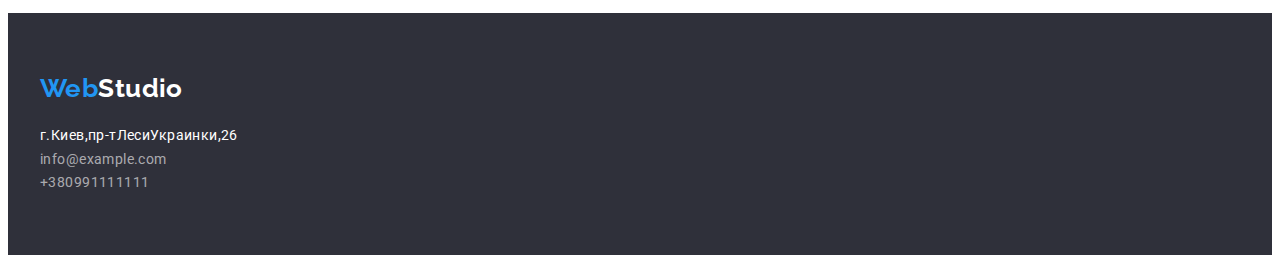
==== commit 75fee3a5: "Исправляет замечания от Григория" ====
--- a/portfolio.html
+++ b/portfolio.html
@@ -31,8 +31,8 @@
         </div>
     </header> 
 <main>
-    <section>
-    <h1>Наши работы</h1>
+    <section class="section">
+    <h1 class="visually-hidden">Наши работы</h1>
     <div class="container">
     <ul class="filter list">
         <li class="filter-block"><button type="button" class="filter-button">Все</button></li>
@@ -117,7 +117,7 @@
         <span class="logo-footer2">Web</span>Studio
        </a>
   <address class="contacts">
-        <ul class="list-contacts">
+        <ul class="list-contacts list">
             <li><a href="" class="contacts-addres">г.Киев,пр-тЛесиУкраинки,26</a></li>
             <li><a href="mailto:info@example.com" class="contacts-mail">info@example.com</a></li>
             <li><a href="tel:+380991111111" class="contacts-tel">+380991111111</a></li>
--- a/css/styles.css
+++ b/css/styles.css
@@ -19,6 +19,17 @@
     margin: 0;
     list-style: none;
 }
+.visually-hidden {
+    position: absolute;
+    width: 1px;
+    height: 1px;
+    margin: -1px;
+    padding: 0;
+    overflow: hidden;
+    border: 0;
+    clip: rect(0 0 0 0)
+}
+
 body {
     background-color: #fff;
     color: #757575;
@@ -29,7 +40,7 @@
 line-height: 1.7;
 letter-spacing: 0.03em;
 } 
-section {
+.section {
     padding-top: 94px;
     padding-bottom: 94px;
 }
@@ -170,8 +181,7 @@
 h3 {
     margin-top: 0;
     margin-bottom: 0px;
-    padding-bottom: 10px;
-  }
+}
 .second-title {
     margin-bottom: 50px;
   color: var(--black);
@@ -182,6 +192,7 @@
   }
   
  .subtitle {
+     padding-bottom: 10px;
     text-transform: uppercase;
     color: var(--black);
     font-weight: 700;
@@ -202,19 +213,26 @@
     margin-left: 30px;
 }
 /*Наша команда*/
-.team {
+img {
+display: block;
+max-width: 100%;
+height: auto;
+}
+.title-team {
     background-color: var(--light-background);
 }
 .team-list {
     display: block;
-    }
+        }
 .principlist .team-list+.team-list {
     margin-left: 30px;
 }
 .team {
-
+    padding: 30px 0;
+    background-color: var(--white);
 }
  .title-people {
+     margin-bottom: 10px;
      color: var(--black);
     font-weight: 500;
     font-size: 16px;
@@ -224,13 +242,11 @@
  .foto {
      margin-top: 0;
      margin-bottom: 0px;
-     padding-bottom: 30px;
  }
  .text {
      margin-top: 0;
      margin-bottom: 0px;
-     padding-bottom: 30px;
-    color: var(--text-color);
+        color: var(--text-color);
         font-size: 16px;
     line-height: 1.18;
     text-align: center;
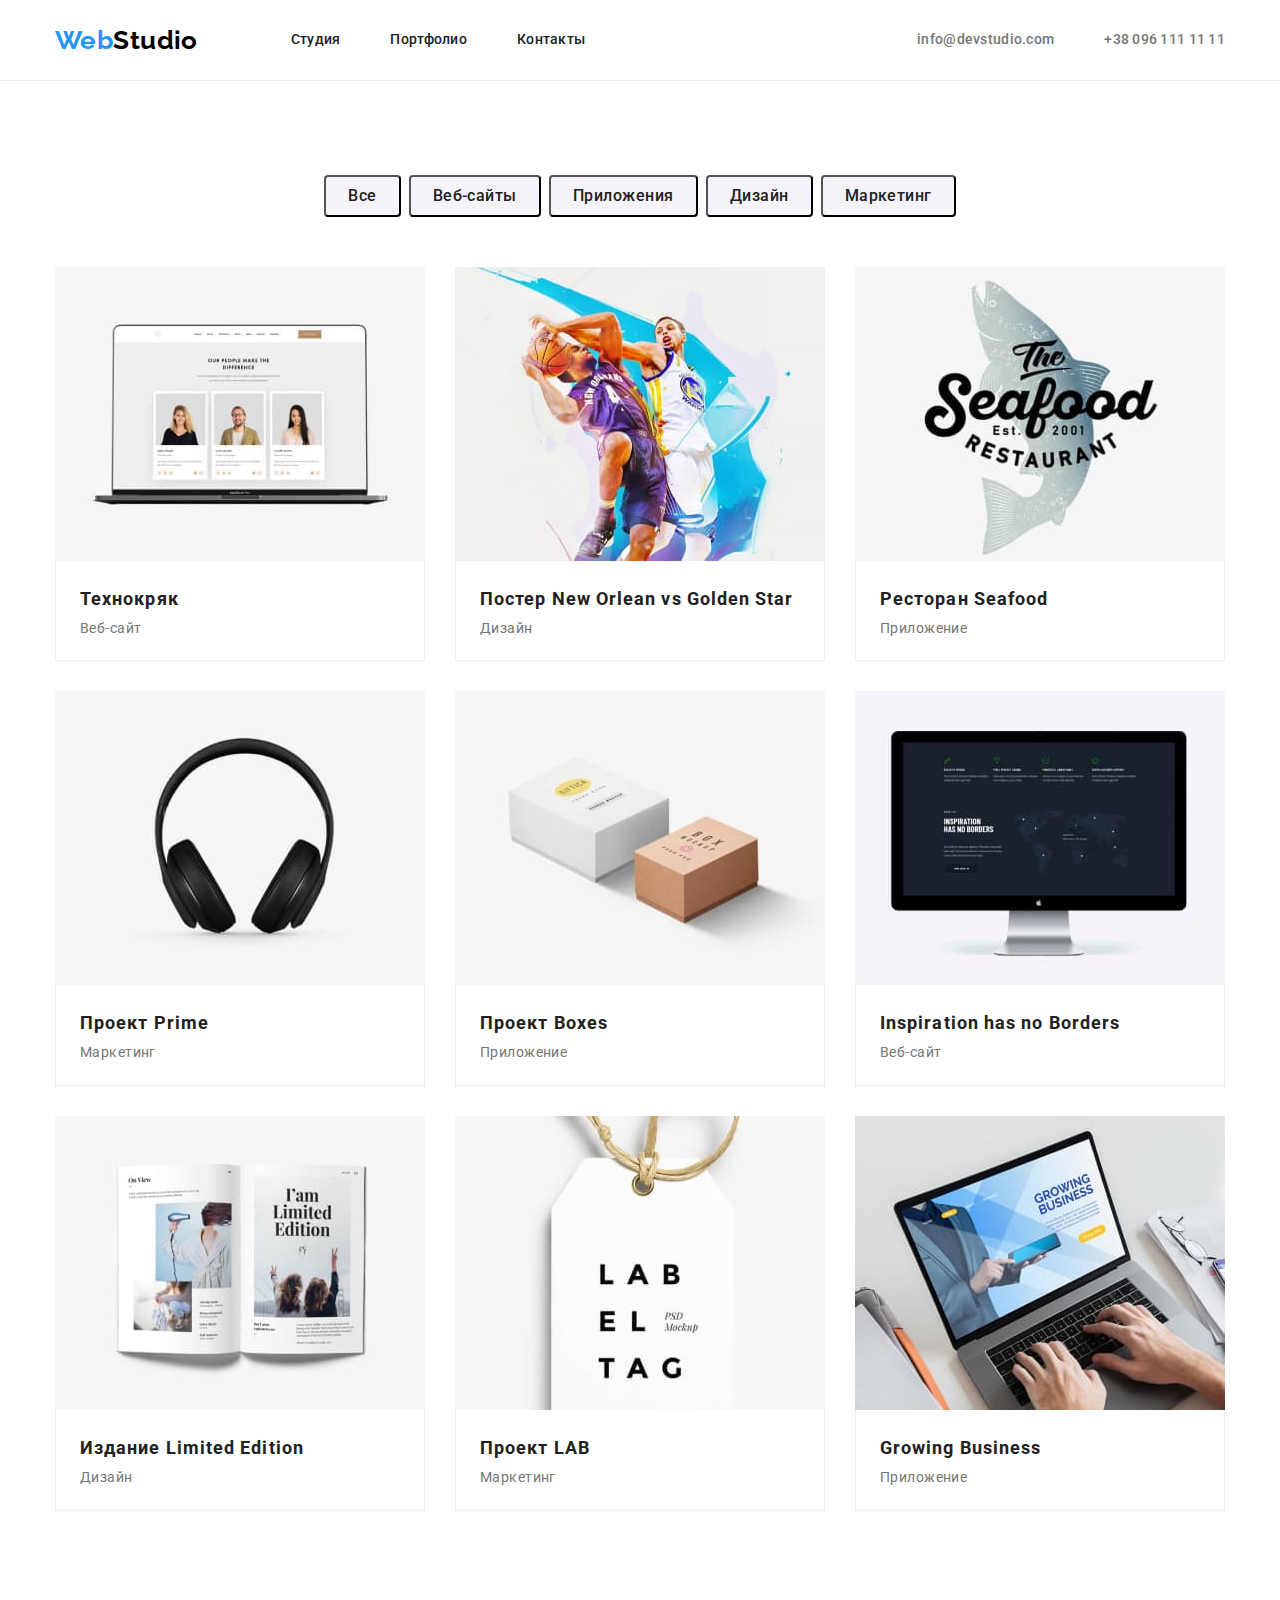
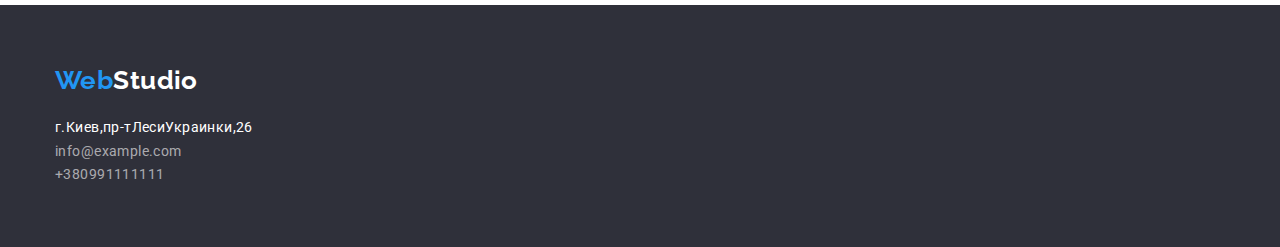
==== commit 2814fbab: "Вносит правки в футере, подключает нормалайз на портфолио, убирает лишние падинги на секциях" ====
--- a/portfolio.html
+++ b/portfolio.html
@@ -9,7 +9,8 @@
 <link rel="preconnect" href="https://fonts.gstatic.com" crossorigin>
 <link href="https://fonts.googleapis.com/css2?family=Raleway:wght@700&family=Roboto:wght@400;500;700;900&display=swap" rel="stylesheet">
    <link rel="stylesheet" href="https://github.com/sindresorhus/modern-normalize/blob/main/modern-normalize.css">
-<link rel="stylesheet" href="./css/styles.css">
+   <link rel="stylesheet" href="https://cdnjs.cloudflare.com/ajax/libs/modern-normalize/1.1.0/modern-normalize.min.css">
+   <link rel="stylesheet" href="./css/styles.css">
 </head>
 <body>
     <header class="page-header">
--- a/css/styles.css
+++ b/css/styles.css
@@ -132,7 +132,7 @@
 
 /* Title */
 .title {
-   
+   padding-top: 0;
     }
 .hero {
    text-align: center;
@@ -183,7 +183,8 @@
     margin-bottom: 0px;
 }
 .second-title {
-    margin-bottom: 50px;
+  margin-bottom: 50px;
+  padding-top: 0;
   color: var(--black);
   font-weight: 700;
   font-size: 36px;
@@ -199,13 +200,14 @@
     font-size: 14px;
     line-height: 1.14;
  }
+
  .principlist {
      display: flex;
-     margin-left: 30px;
+     
     }
 .principlist-subtitle {
     display: block;
-   }
+       }
   .principlist .principlist-subtitle + .principlist-subtitle {
     margin-left: 30px;
    }
@@ -253,14 +255,16 @@
     }
 /* Footer */
 footer {
-    
-        background-color: var(--dark-background);
+            background-color: var(--dark-background);
+}
+.page-footer {
+    padding-top: 60px;
+    padding-bottom: 60px;
 }
 .logo-footer {
     display: block;
-   padding-top: 60px;
-   padding-bottom: 20px;
-   color: white;
+    margin-bottom: 20px;
+    color: white;
     font-family: Raleway, cursive, sans-serif;
     font-weight: 700;
     font-size: 26px;
@@ -271,6 +275,7 @@
    color: #2196F3
   }
   .contacts-addres {
+      margin-bottom: 9px;
     color: var(--white);
     text-decoration: none; 
     font-style: normal;
@@ -281,10 +286,10 @@
    text-decoration: none; 
    font-style: normal;
 }
-
-.list-contacts { 
-   padding-bottom: 60px; 
-}
+.contacts-mail {
+    margin-bottom: 9px;
+}
+
 /* ПОРТФОЛИО*/
 
 .filter {
